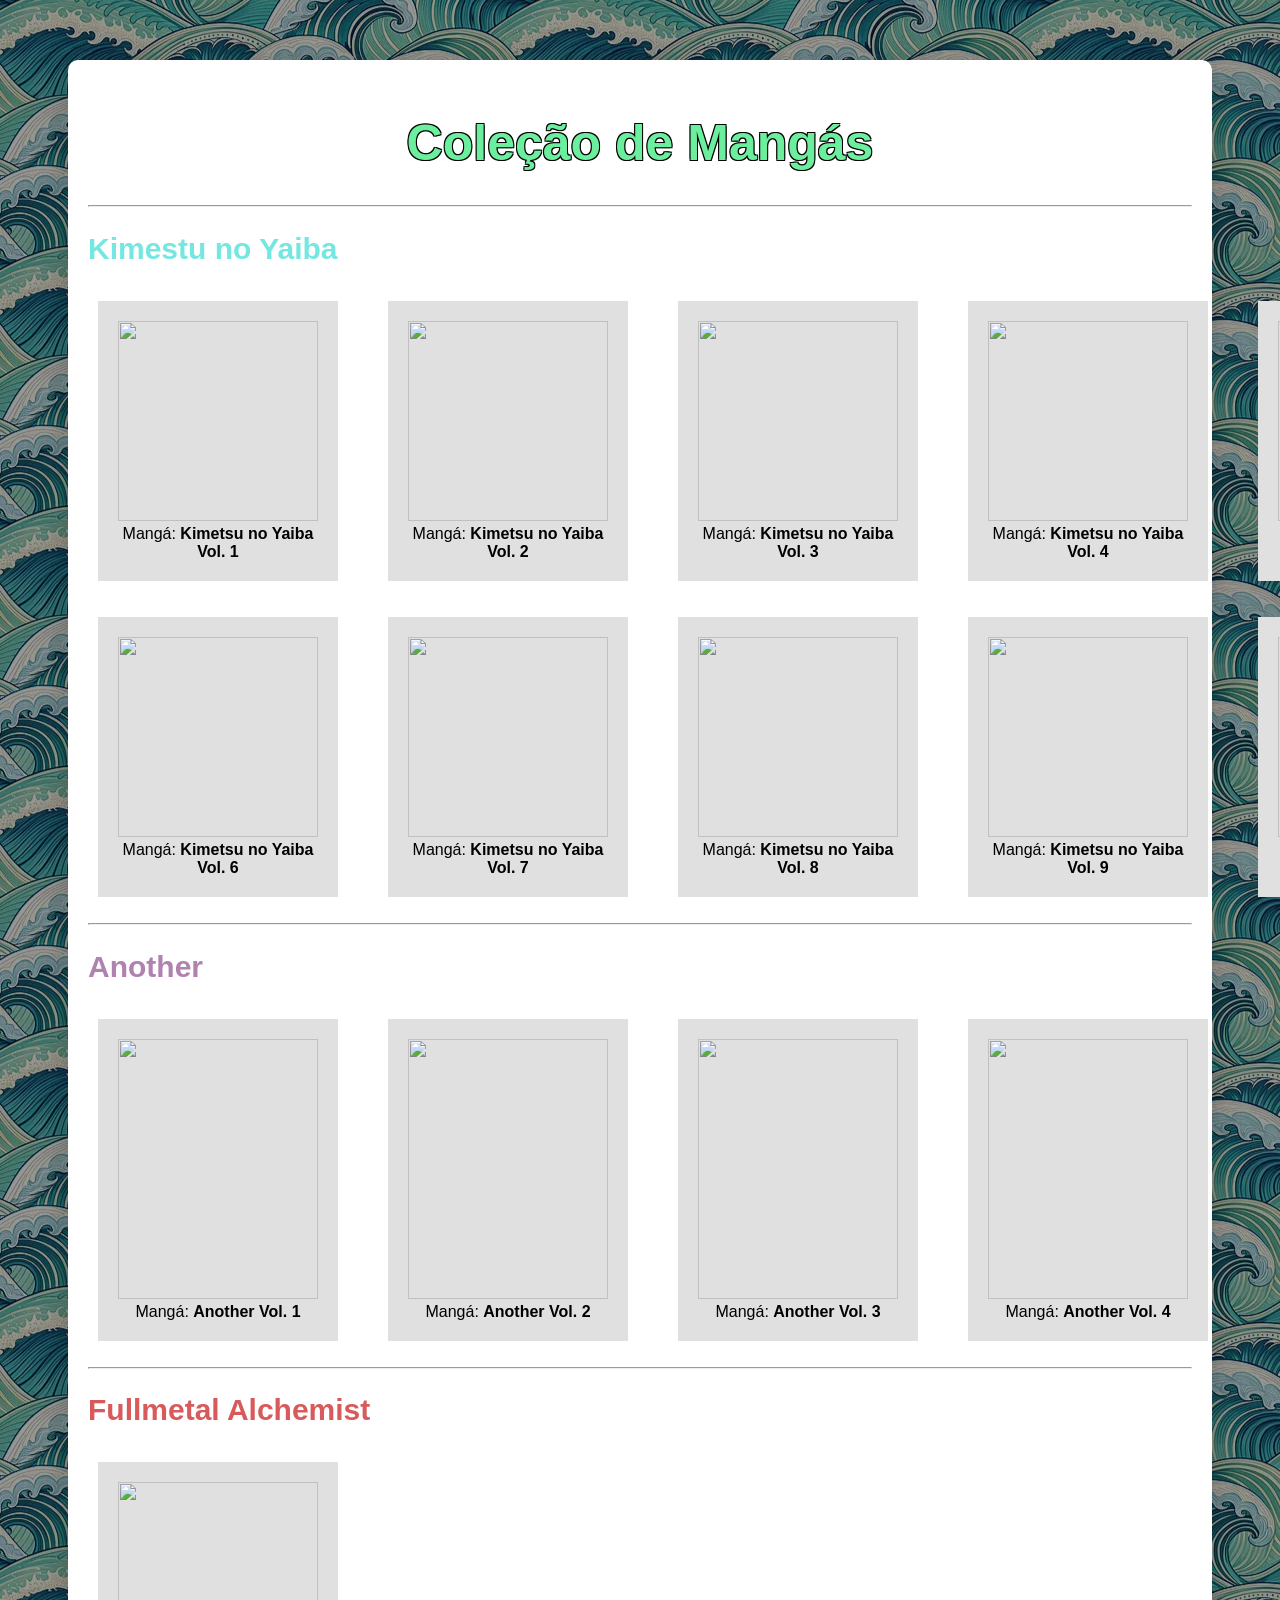
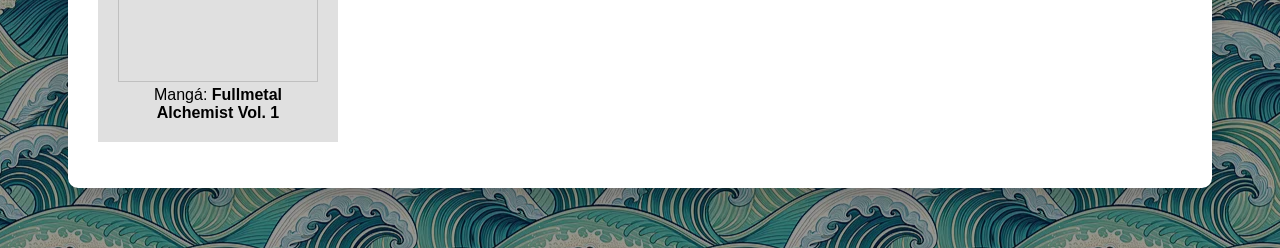
==== index.html @ 56e9f7df "Mudança de 'Primeira atividade' para 'Index'" ====
<!DOCTYPE html>
<html>
	<head>
		<title>Minha Coleção zika De mangás</title>
		<style>
			   body {  background-image:
							linear-gradient(rgba(0,0,0,0.4),rgba(0,0,0,0.4)), url("tsunami.png");
					   background-position: center;
					   font-family:      "Segoe UI", sans-serif;
			   }
			   .sobrePosto {  background-color: white;
						      margin: 60px;
							  padding: 20px;
							  border-radius: 10px;
							  box-shadow: 0 10px 30px rgba(0,0,0,0.2);
			   
			   }
			   h1  {   font-size:    50px;
					   text-align:   center;
					   color: 	     #6bef9e;
					   text-shadow:
								-1px -1px 0 black,
								 1px -1px 0 black,
								-1px  1px 0 black,
								 1px  1px 0 black;
					   
			   }
			   h2  {   font-size:    30px;
					   text-align:   left;
					   
					   
					
			   }
			   .mangas { display:    flex;
						 gap:        50px;
						 list-style: none;
						 padding:      10px;
			   }
			   .manga {
						 background: #E0E0E0;
						 padding: 20px;
						 width:   200px;
						 text-align: center;
			   
			   }
			  
		</style>
	</head>	
	<body>
		<div class="sobrePosto">
			<h1>Coleção de Mangás</h1>
			
		<hr>
		
		<h2 style="color: #74E7E1">Kimestu no Yaiba</h2>
		
		<ul class="mangas">
			<li class="manga"><img src="https://down-br.img.susercontent.com/file/4667211732e3431cc074b24946b5bf2d" width=200px height=200px></img>Mangá: <strong>Kimetsu no Yaiba Vol. 1</strong></li>
			<li class="manga"><img src="https://down-br.img.susercontent.com/file/4ab92785530f4116bb34073138f0b9d0.webp" width=200px height=200px></img>Mangá: <strong>Kimetsu no Yaiba Vol. 2</strong></li>
			<li class="manga"><img src="https://down-br.img.susercontent.com/file/705450f0351e4d491e64c160d269f527" width=200px height=200px></img>Mangá: <strong>Kimetsu no Yaiba Vol. 3</strong></li>
			<li class="manga"><img src="https://down-br.img.susercontent.com/file/09dc5f09e7ea7d218c3fd34df6bf8be3@resize_w450_nl.webp" width=200px height=200px></img>Mangá: <strong>Kimetsu no Yaiba Vol. 4</strong></li>
			<li class="manga"><img src="https://down-br.img.susercontent.com/file/50e56299c0be8128918262e8d135730e@resize_w450_nl.webp" width=200px height=200px></img>Mangá: <strong>Kimetsu no Yaiba Vol. 5</strong></li>
		</ul>
		<ul class="mangas">
			<li class="manga"><img src="https://down-br.img.susercontent.com/file/br-11134207-7r98o-m9t4rjnxq4op57.webp" width=200px height=200px></img>Mangá: <strong>Kimetsu no Yaiba Vol. 6</strong></li>
			<li class="manga"><img src="https://down-br.img.susercontent.com/file/sg-11134201-824iv-mehlwcq0kjk280.webp" width=200px height=200px></img>Mangá: <strong>Kimetsu no Yaiba Vol. 7</strong></li>
			<li class="manga"><img src="https://down-br.img.susercontent.com/file/91a983921b9e80c87d0796eb95f2ea1a.webp" width=200px height=200px></img>Mangá: <strong>Kimetsu no Yaiba Vol. 8</strong></li>
			<li class="manga"><img src="https://down-br.img.susercontent.com/file/br-11134207-7r98o-m3s2f4jdt1dkbc.webp" width=200px height=200px></img>Mangá: <strong>Kimetsu no Yaiba Vol. 9</strong></li>
			<li class="manga"><img src="https://down-br.img.susercontent.com/file/f9f449c145495deb37baca24e305a381.webp" width=200px height=200px></img>Mangá: <strong>Kimetsu no Yaiba Vol. 10</strong></li>
		</ul>
		
		<hr>
		
		<h2 style="color: #B082B0">Another</h2>
		
		<ul class="mangas">
			<li class="manga"><img src="https://m.media-amazon.com/images/I/71RvkBEKiLL._AC_UF1000,1000_QL80_.jpg" width=200px height=260px></img>Mangá: <strong>Another Vol. 1</strong></li>
			<li class="manga"><img src="https://m.media-amazon.com/images/I/61MI22VXtLL._AC_UF1000,1000_QL80_.jpg" width=200px height=260px></img>Mangá: <strong>Another Vol. 2</strong></li>
			<li class="manga"><img src="https://m.media-amazon.com/images/I/71WCqlxeoFL._AC_UF1000,1000_QL80_.jpg" width=200px height=260px></img>Mangá: <strong>Another Vol. 3</strong></li>
			<li class="manga"><img src="https://m.media-amazon.com/images/I/61k-4l1bZEL._AC_UF1000,1000_QL80_.jpg" width=200px height=260px></img>Mangá: <strong>Another Vol. 4</strong></li>
		</ul>
		
		<hr>
		
		<h2 style="color: #D85A5A">Fullmetal Alchemist</h2>
		
		<ul class="mangas">
			<li class="manga"><img src="https://down-br.img.susercontent.com/file/sg-11134201-7rdxx-lytv38q3y03r45.webp" width=200px height=200px></img>Mangá: <strong>Fullmetal Alchemist Vol. 1</strong></li>
		</ul>
		
		</div>
		
		
		</div>
		
		
		
	</body>
	
</html>
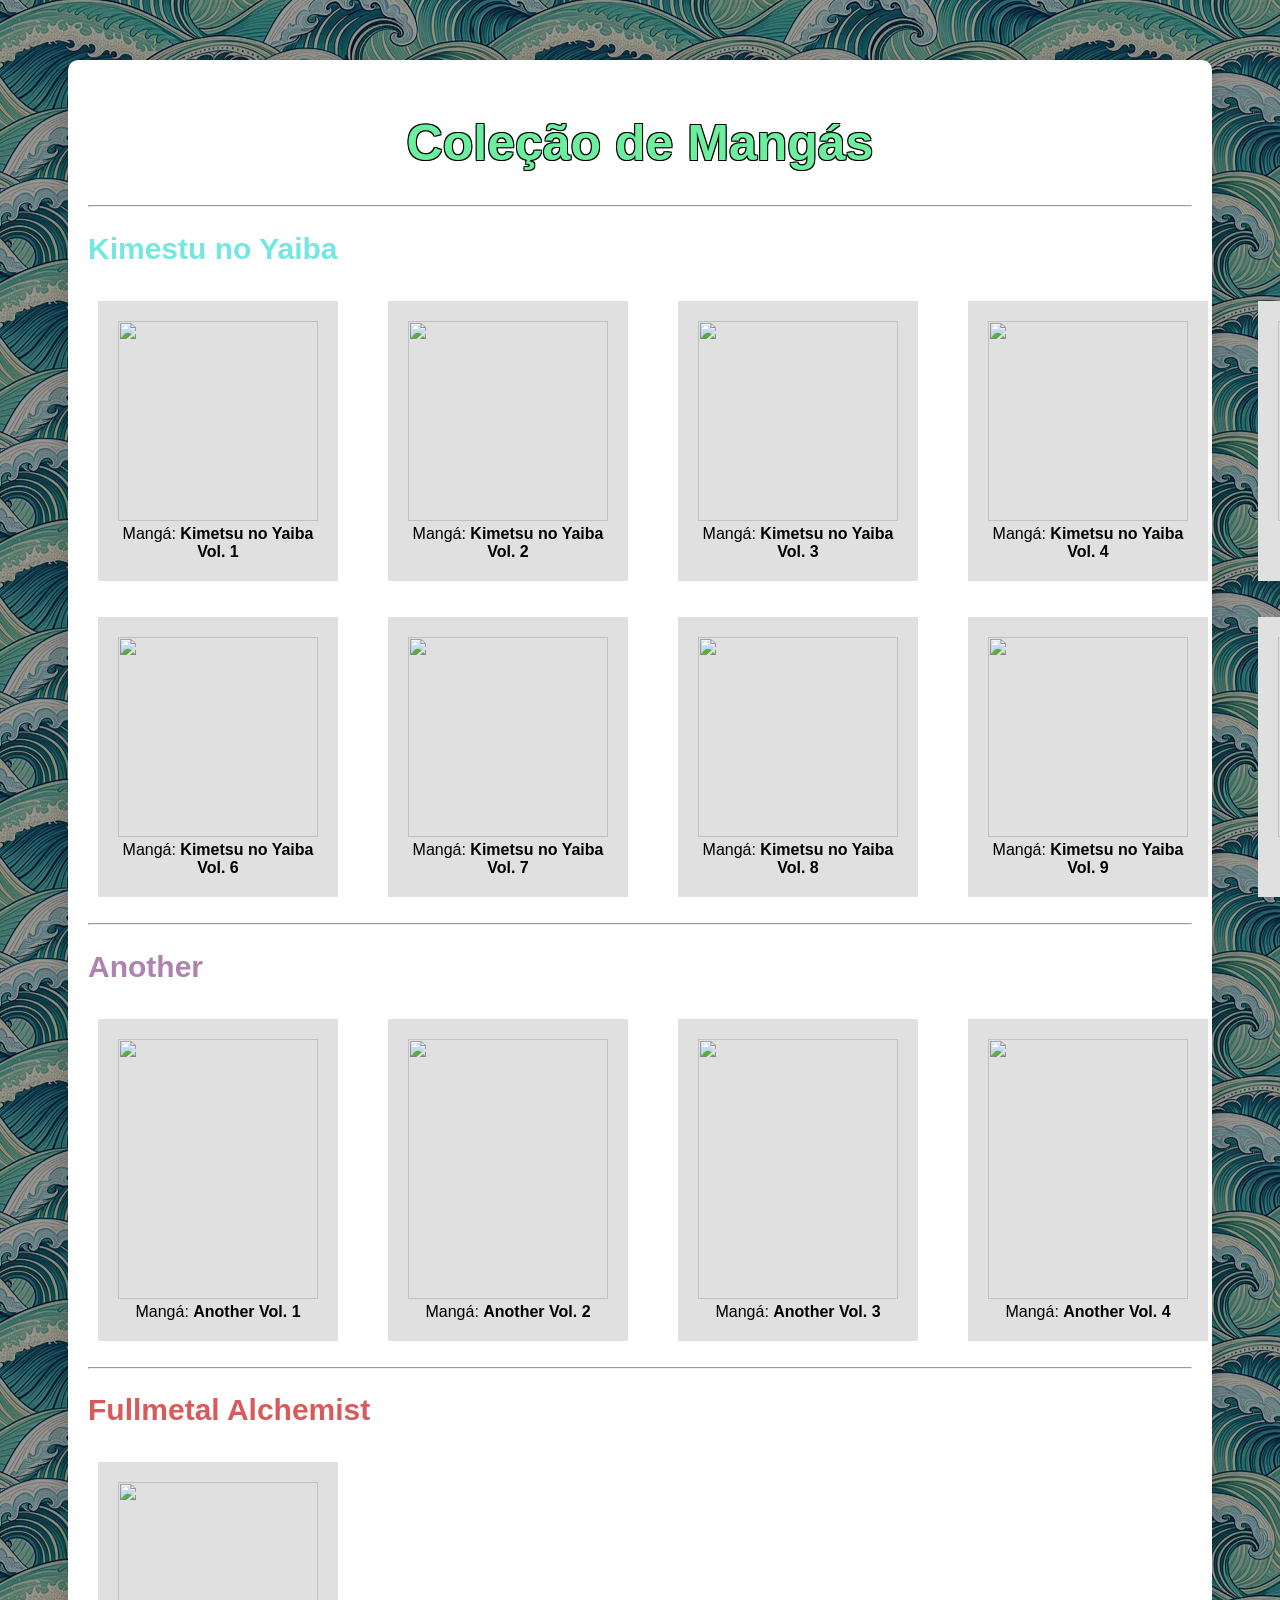
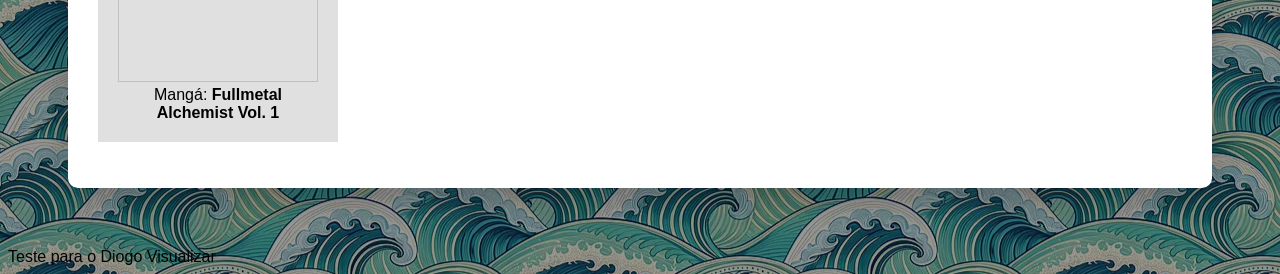
==== commit 7c202799: "Apenas teste" ====
--- a/index.html
+++ b/index.html
@@ -93,7 +93,7 @@
 		
 		</div>
 		
-		
+		Teste para o Diogo Visualizar
 		
 	</body>
 	
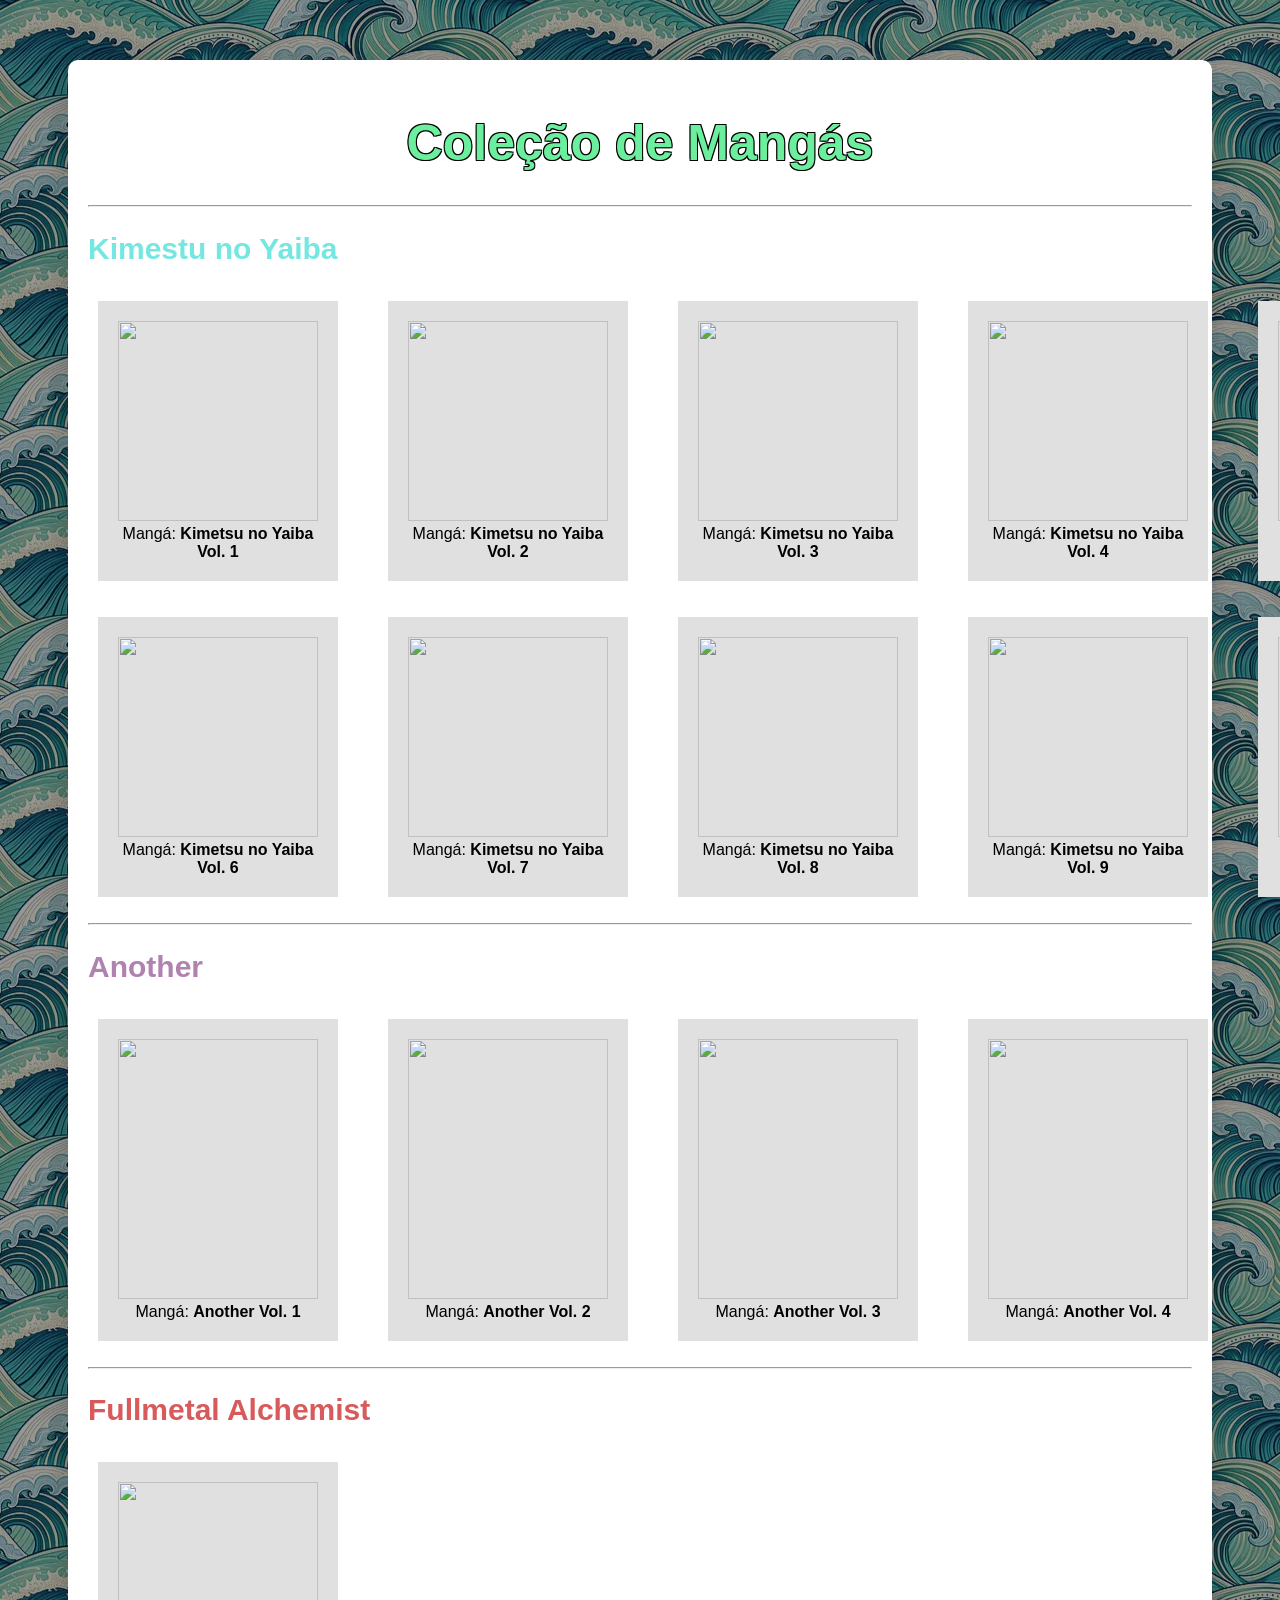
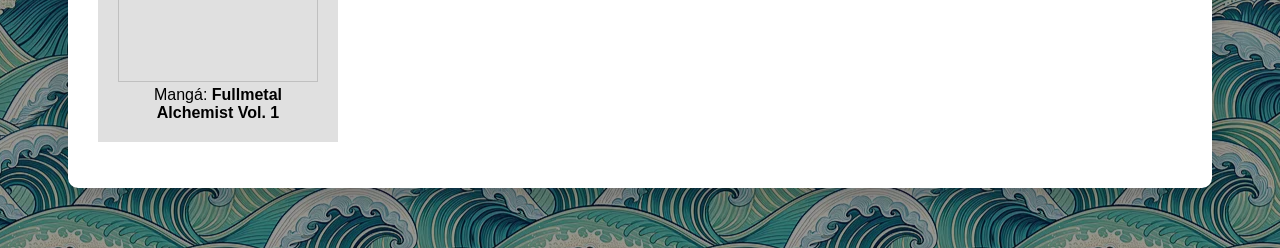
==== commit 9ca5219e: "Desfeito o teste" ====
--- a/index.html
+++ b/index.html
@@ -93,8 +93,6 @@
 		
 		</div>
 		
-		Teste para o Diogo Visualizar
-		
 	</body>
 	
 </html>
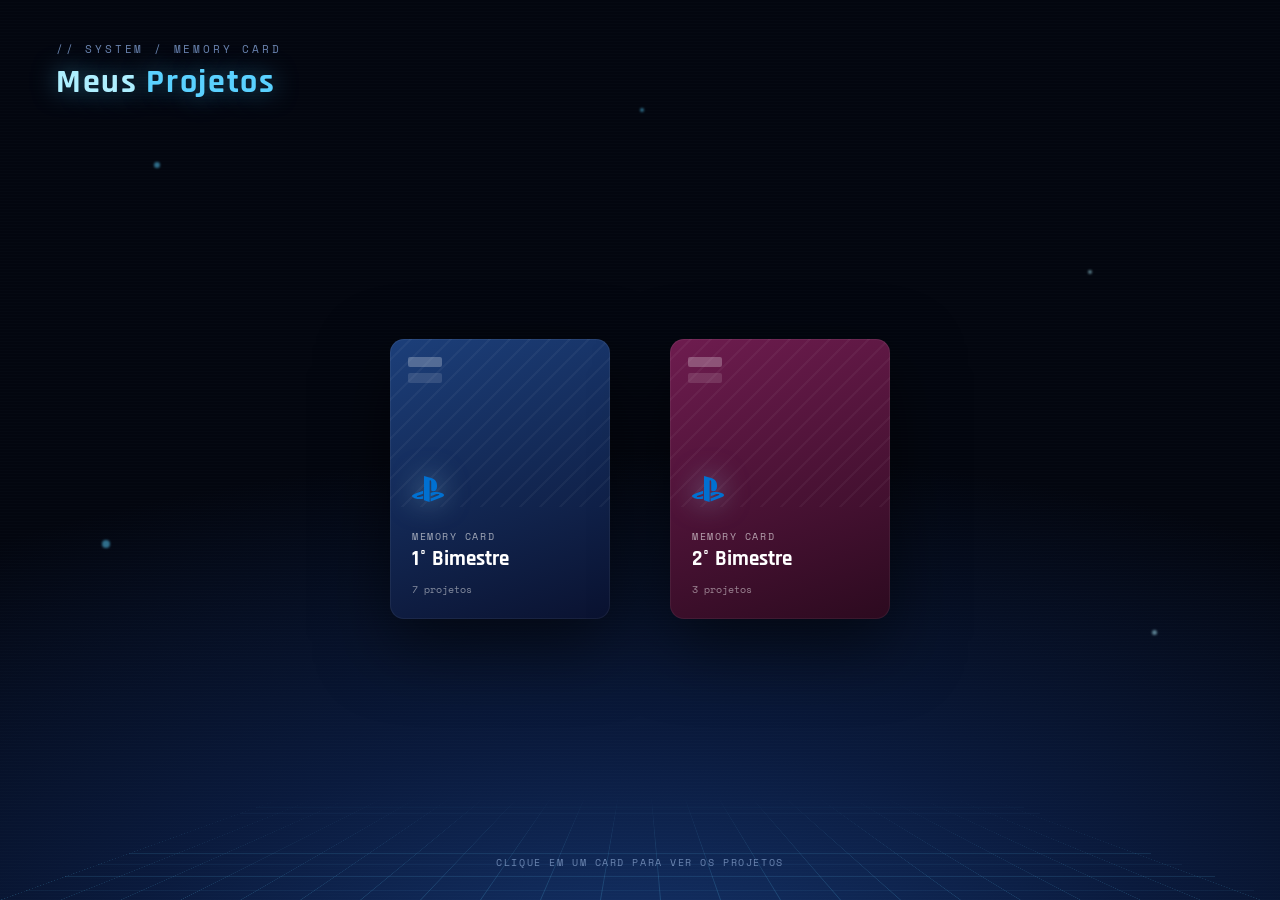
==== commit 0bc43895: "Preparando página principal das atividades" ====
--- a/index.html
+++ b/index.html
@@ -1,98 +1,67 @@
 <!DOCTYPE html>
-<html>
-	<head>
-		<title>Minha Coleção zika De mangás</title>
-		<style>
-			   body {  background-image:
-							linear-gradient(rgba(0,0,0,0.4),rgba(0,0,0,0.4)), url("tsunami.png");
-					   background-position: center;
-					   font-family:      "Segoe UI", sans-serif;
-			   }
-			   .sobrePosto {  background-color: white;
-						      margin: 60px;
-							  padding: 20px;
-							  border-radius: 10px;
-							  box-shadow: 0 10px 30px rgba(0,0,0,0.2);
-			   
-			   }
-			   h1  {   font-size:    50px;
-					   text-align:   center;
-					   color: 	     #6bef9e;
-					   text-shadow:
-								-1px -1px 0 black,
-								 1px -1px 0 black,
-								-1px  1px 0 black,
-								 1px  1px 0 black;
-					   
-			   }
-			   h2  {   font-size:    30px;
-					   text-align:   left;
-					   
-					   
-					
-			   }
-			   .mangas { display:    flex;
-						 gap:        50px;
-						 list-style: none;
-						 padding:      10px;
-			   }
-			   .manga {
-						 background: #E0E0E0;
-						 padding: 20px;
-						 width:   200px;
-						 text-align: center;
-			   
-			   }
-			  
-		</style>
-	</head>	
-	<body>
-		<div class="sobrePosto">
-			<h1>Coleção de Mangás</h1>
-			
-		<hr>
-		
-		<h2 style="color: #74E7E1">Kimestu no Yaiba</h2>
-		
-		<ul class="mangas">
-			<li class="manga"><img src="https://down-br.img.susercontent.com/file/4667211732e3431cc074b24946b5bf2d" width=200px height=200px></img>Mangá: <strong>Kimetsu no Yaiba Vol. 1</strong></li>
-			<li class="manga"><img src="https://down-br.img.susercontent.com/file/4ab92785530f4116bb34073138f0b9d0.webp" width=200px height=200px></img>Mangá: <strong>Kimetsu no Yaiba Vol. 2</strong></li>
-			<li class="manga"><img src="https://down-br.img.susercontent.com/file/705450f0351e4d491e64c160d269f527" width=200px height=200px></img>Mangá: <strong>Kimetsu no Yaiba Vol. 3</strong></li>
-			<li class="manga"><img src="https://down-br.img.susercontent.com/file/09dc5f09e7ea7d218c3fd34df6bf8be3@resize_w450_nl.webp" width=200px height=200px></img>Mangá: <strong>Kimetsu no Yaiba Vol. 4</strong></li>
-			<li class="manga"><img src="https://down-br.img.susercontent.com/file/50e56299c0be8128918262e8d135730e@resize_w450_nl.webp" width=200px height=200px></img>Mangá: <strong>Kimetsu no Yaiba Vol. 5</strong></li>
-		</ul>
-		<ul class="mangas">
-			<li class="manga"><img src="https://down-br.img.susercontent.com/file/br-11134207-7r98o-m9t4rjnxq4op57.webp" width=200px height=200px></img>Mangá: <strong>Kimetsu no Yaiba Vol. 6</strong></li>
-			<li class="manga"><img src="https://down-br.img.susercontent.com/file/sg-11134201-824iv-mehlwcq0kjk280.webp" width=200px height=200px></img>Mangá: <strong>Kimetsu no Yaiba Vol. 7</strong></li>
-			<li class="manga"><img src="https://down-br.img.susercontent.com/file/91a983921b9e80c87d0796eb95f2ea1a.webp" width=200px height=200px></img>Mangá: <strong>Kimetsu no Yaiba Vol. 8</strong></li>
-			<li class="manga"><img src="https://down-br.img.susercontent.com/file/br-11134207-7r98o-m3s2f4jdt1dkbc.webp" width=200px height=200px></img>Mangá: <strong>Kimetsu no Yaiba Vol. 9</strong></li>
-			<li class="manga"><img src="https://down-br.img.susercontent.com/file/f9f449c145495deb37baca24e305a381.webp" width=200px height=200px></img>Mangá: <strong>Kimetsu no Yaiba Vol. 10</strong></li>
-		</ul>
-		
-		<hr>
-		
-		<h2 style="color: #B082B0">Another</h2>
-		
-		<ul class="mangas">
-			<li class="manga"><img src="https://m.media-amazon.com/images/I/71RvkBEKiLL._AC_UF1000,1000_QL80_.jpg" width=200px height=260px></img>Mangá: <strong>Another Vol. 1</strong></li>
-			<li class="manga"><img src="https://m.media-amazon.com/images/I/61MI22VXtLL._AC_UF1000,1000_QL80_.jpg" width=200px height=260px></img>Mangá: <strong>Another Vol. 2</strong></li>
-			<li class="manga"><img src="https://m.media-amazon.com/images/I/71WCqlxeoFL._AC_UF1000,1000_QL80_.jpg" width=200px height=260px></img>Mangá: <strong>Another Vol. 3</strong></li>
-			<li class="manga"><img src="https://m.media-amazon.com/images/I/61k-4l1bZEL._AC_UF1000,1000_QL80_.jpg" width=200px height=260px></img>Mangá: <strong>Another Vol. 4</strong></li>
-		</ul>
-		
-		<hr>
-		
-		<h2 style="color: #D85A5A">Fullmetal Alchemist</h2>
-		
-		<ul class="mangas">
-			<li class="manga"><img src="https://down-br.img.susercontent.com/file/sg-11134201-7rdxx-lytv38q3y03r45.webp" width=200px height=200px></img>Mangá: <strong>Fullmetal Alchemist Vol. 1</strong></li>
-		</ul>
-		
-		</div>
-		
-		
-		</div>
-		
-	</body>
-	
+<html lang="pt-BR">
+
+<head>
+  <meta charset="UTF-8" />
+  <meta name="viewport" content="width=device-width, initial-scale=1.0" />
+  <title>Meus Projetos</title>
+  <link
+    href="https://fonts.googleapis.com/css2?family=Rajdhani:wght@500;600;700&family=Space+Mono:wght@400;700&display=swap"
+    rel="stylesheet" />
+    <link href="styles.css" rel="stylesheet" />
+
+
+</head>
+
+<body>
+
+  <div class="bg">
+    <div class="grid-floor"></div>
+    <div class="orb orb1"></div>
+    <div class="orb orb2"></div>
+    <div class="orb orb3"></div>
+    <div class="orb orb4"></div>
+    <div class="orb orb5"></div>
+  </div>
+
+  <div class="screen">
+    <div class="select-header">
+      <div class="eyebrow">// system / memory card</div>
+      <h1>Meus <span>Projetos</span></h1>
+    </div>
+
+    <div class="cards-wrap" id="cardsWrap">
+      <!-- Cards serão gerados pelo JS -->
+    </div>
+
+    <div class="select-footer">
+      Clique em um card para ver os projetos
+    </div>
+  </div>
+  <script src="projects.js"></script>
+  <script>
+    // =========================================================
+    // GERA OS MEMORY CARDS DINAMICAMENTE
+    // =========================================================
+    const cardsWrap = document.getElementById('cardsWrap');
+
+    bimestres.forEach(b => {
+      const count = projects.filter(p => p.bimestre === b.id).length;
+      const card = document.createElement('a');
+      card.className = 'memcard';
+      card.href = `bimestre.html?id=${b.id}`;
+      card.style.setProperty('--mc-a', b.colorA);
+      card.style.setProperty('--mc-b', b.colorB);
+      card.innerHTML = `
+        <div class="mc-icon">${b.icon}</div>
+        <div class="mc-bimestre">Memory Card</div>
+        <div class="mc-title">${b.title}</div>
+        <div class="mc-count">${count} projeto${count !== 1 ? 's' : ''}</div>
+      `;
+      cardsWrap.appendChild(card);
+    });
+  </script>
+
+</body>
+
 </html>
--- a/styles.css
+++ b/styles.css
@@ -0,0 +1,287 @@
+:root {
+      --void: #03060f;
+      --deep-blue: #0a1a3d;
+      --mid-blue: #15356e;
+      --ice: #aeefff;
+      --signal: #5ad1ff;
+      --text-dim: #6b85b0;
+    }
+
+    * {
+      margin: 0;
+      padding: 0;
+      box-sizing: border-box;
+    }
+
+    html,
+    body {
+      height: 100%;
+      overflow: hidden;
+      background: var(--void);
+      font-family: 'Rajdhani', sans-serif;
+      color: var(--ice);
+    }
+
+    .bg {
+      position: fixed;
+      inset: 0;
+      background: radial-gradient(ellipse 120% 80% at 50% 110%, var(--mid-blue) 0%, var(--deep-blue) 35%, var(--void) 75%);
+      z-index: 0;
+      overflow: hidden;
+    }
+
+    .bg::before {
+      content: '';
+      position: absolute;
+      inset: 0;
+      background-image: repeating-linear-gradient(0deg, rgba(174, 239, 255, 0.025) 0px, rgba(174, 239, 255, 0.025) 1px, transparent 1px, transparent 3px);
+      opacity: 0.5;
+    }
+
+    .grid-floor {
+      position: absolute;
+      bottom: 0;
+      left: 0;
+      right: 0;
+      height: 45%;
+      background-image: linear-gradient(rgba(90, 209, 255, 0.18) 1px, transparent 1px), linear-gradient(90deg, rgba(90, 209, 255, 0.18) 1px, transparent 1px);
+      background-size: 60px 32px;
+      transform: perspective(400px) rotateX(60deg);
+      transform-origin: bottom;
+      mask-image: linear-gradient(to top, rgba(0, 0, 0, 1) 0%, rgba(0, 0, 0, 0) 90%);
+      -webkit-mask-image: linear-gradient(to top, rgba(0, 0, 0, 1) 0%, rgba(0, 0, 0, 0) 90%);
+      animation: floorScroll 6s linear infinite;
+    }
+
+    @keyframes floorScroll {
+      from {
+        background-position: 0 0;
+      }
+
+      to {
+        background-position: 0 32px;
+      }
+    }
+
+    .orb {
+      position: absolute;
+      border-radius: 50%;
+      filter: blur(1px);
+      opacity: 0.5;
+      animation: float 9s ease-in-out infinite;
+    }
+
+    .orb1 {
+      width: 6px;
+      height: 6px;
+      background: var(--signal);
+      top: 18%;
+      left: 12%;
+      animation-delay: 0s;
+    }
+
+    .orb2 {
+      width: 4px;
+      height: 4px;
+      background: var(--ice);
+      top: 30%;
+      left: 85%;
+      animation-delay: 2s;
+    }
+
+    .orb3 {
+      width: 8px;
+      height: 8px;
+      background: var(--signal);
+      top: 60%;
+      left: 8%;
+      animation-delay: 4s;
+    }
+
+    .orb4 {
+      width: 5px;
+      height: 5px;
+      background: var(--ice);
+      top: 70%;
+      left: 90%;
+      animation-delay: 1.5s;
+    }
+
+    .orb5 {
+      width: 4px;
+      height: 4px;
+      background: var(--signal);
+      top: 12%;
+      left: 50%;
+      animation-delay: 3s;
+    }
+
+    @keyframes float {
+
+      0%,
+      100% {
+        transform: translateY(0) scale(1);
+        opacity: 0.3;
+      }
+
+      50% {
+        transform: translateY(-30px) scale(1.4);
+        opacity: 0.8;
+      }
+    }
+
+    .screen {
+      position: relative;
+      z-index: 5;
+      width: 100%;
+      height: 100vh;
+      display: flex;
+      flex-direction: column;
+    }
+
+    .select-header {
+      padding: 40px 56px 0;
+      flex-shrink: 0;
+    }
+
+    .select-header .eyebrow {
+      font-family: 'Space Mono', monospace;
+      font-size: 0.7rem;
+      letter-spacing: 0.25em;
+      color: var(--text-dim);
+      text-transform: uppercase;
+    }
+
+    .select-header h1 {
+      font-size: 2.1rem;
+      font-weight: 700;
+      letter-spacing: 0.05em;
+      margin-top: 4px;
+      text-shadow: 0 0 24px rgba(90, 209, 255, 0.5);
+    }
+
+    .select-header h1 span {
+      color: var(--signal);
+    }
+
+    .cards-wrap {
+      flex: 1;
+      display: flex;
+      align-items: center;
+      justify-content: center;
+      gap: 60px;
+      perspective: 1200px;
+    }
+
+    .memcard {
+      width: 220px;
+      height: 280px;
+      border-radius: 14px;
+      background: linear-gradient(160deg, var(--mc-a), var(--mc-b));
+      position: relative;
+      cursor: pointer;
+      box-shadow: 0 25px 70px rgba(0, 0, 0, 0.55), inset 0 0 0 1px rgba(255, 255, 255, 0.06);
+      transition: transform 0.4s cubic-bezier(.2, .8, .2, 1), box-shadow 0.4s;
+      display: flex;
+      flex-direction: column;
+      justify-content: flex-end;
+      padding: 22px;
+      overflow: hidden;
+      text-decoration: none;
+      color: inherit;
+    }
+
+    .memcard::before {
+      content: '';
+      position: absolute;
+      top: 0;
+      left: 0;
+      right: 0;
+      height: 60%;
+      background: repeating-linear-gradient(135deg, rgba(255, 255, 255, 0.04) 0px, rgba(255, 255, 255, 0.04) 2px, transparent 2px, transparent 14px);
+    }
+
+    .memcard::after {
+      content: '';
+      position: absolute;
+      top: 18px;
+      left: 18px;
+      width: 34px;
+      height: 10px;
+      border-radius: 2px;
+      background: rgba(255, 255, 255, 0.25);
+      box-shadow: 0 16px 0 rgba(255, 255, 255, 0.12);
+    }
+
+    .memcard:hover {
+      transform: translateY(-14px) scale(1.04);
+      box-shadow: 0 35px 90px rgba(90, 209, 255, 0.3), inset 0 0 0 1px rgba(174, 239, 255, 0.4);
+    }
+
+    .memcard .mc-icon {
+      font-size: 2.4rem;
+      margin-bottom: 10px;
+      filter: drop-shadow(0 0 14px rgba(174, 239, 255, 0.5));
+    }
+
+    .memcard .mc-bimestre {
+      font-family: 'Space Mono', monospace;
+      font-size: 0.65rem;
+      letter-spacing: 0.15em;
+      text-transform: uppercase;
+      color: rgba(255, 255, 255, 0.6);
+    }
+
+    .memcard .mc-title {
+      font-size: 1.3rem;
+      font-weight: 700;
+      color: #fff;
+      margin-top: 2px;
+    }
+
+    .memcard .mc-count {
+      margin-top: 10px;
+      font-family: 'Space Mono', monospace;
+      font-size: 0.62rem;
+      color: rgba(255, 255, 255, 0.5);
+    }
+
+    .select-footer {
+      text-align: center;
+      padding-bottom: 30px;
+      font-family: 'Space Mono', monospace;
+      font-size: 0.65rem;
+      letter-spacing: 0.15em;
+      color: var(--text-dim);
+      text-transform: uppercase;
+      flex-shrink: 0;
+    }
+
+    .select-footer kbd {
+      border: 1px solid rgba(174, 239, 255, 0.25);
+      border-radius: 3px;
+      padding: 1px 6px;
+      margin: 0 3px;
+      color: var(--ice);
+    }
+
+    @media (max-width: 700px) {
+      .select-header {
+        padding-left: 24px;
+        padding-right: 24px;
+      }
+
+      .select-header h1 {
+        font-size: 1.5rem;
+      }
+
+      .cards-wrap {
+        flex-direction: column;
+        gap: 28px;
+      }
+
+      .memcard {
+        width: 180px;
+        height: 220px;
+      }
+    }
